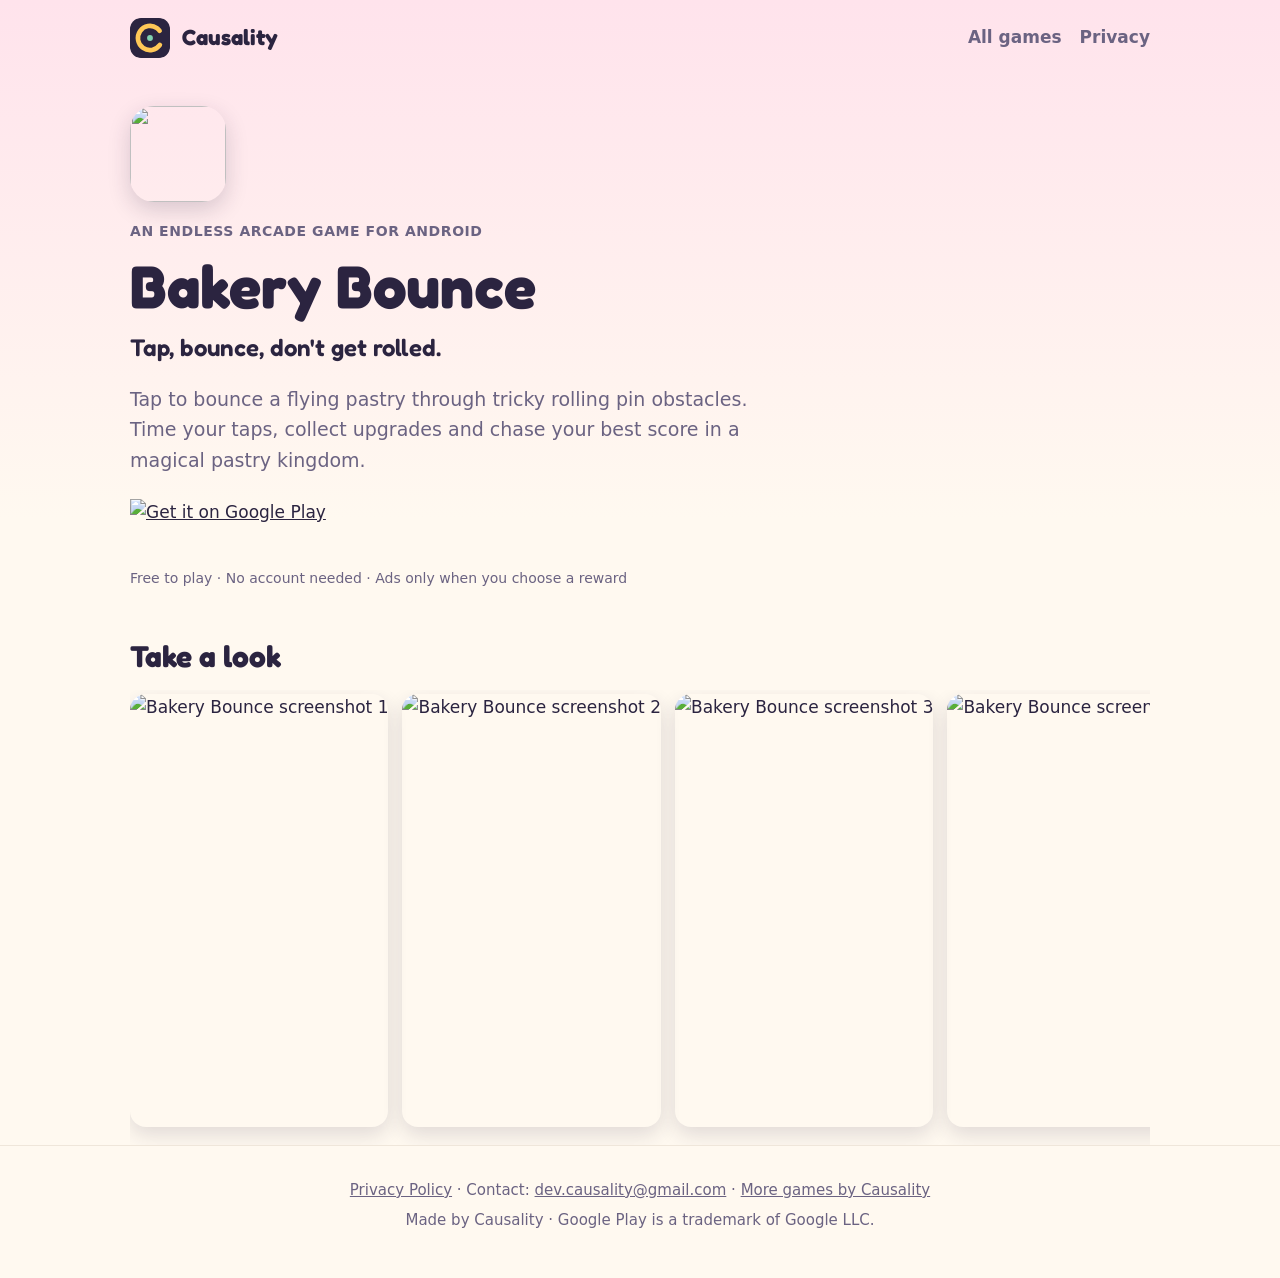
==== bakery-bounce/index.html @ f7ac94f4 "Add files via upload" ====
<!doctype html>
<html lang="en">
<head>
<meta charset="utf-8">
<meta name="viewport" content="width=device-width, initial-scale=1">
<title>Bakery Bounce: tap-to-bounce arcade game for Android</title>
<meta name="description" content="A cute, fast-paced endless arcade game: tap to bounce a flying pastry through tricky rolling pin obstacles and chase your high score.">
<meta name="theme-color" content="#FFD9E4">
<link rel="canonical" href="https://causalityviolation.github.io/bakery-bounce/">
<link rel="icon" href="https://play-lh.googleusercontent.com/NMfr8C0IvxE5GQSB8NGX61_Qws9JCq01w7_ACsa8c0shawAAW9yx2tbGkLY0njZMoUV9kvyuBHMN2x_uiecrIA=w96-h96">
<link rel="stylesheet" href="../assets/site.css">
<style>body{background:linear-gradient(#FFE3EC,#FFF9F0 520px)}</style>
</head>
<body>
<header class="top">
  <a class="brand" href="../"><img src="../assets/mark.svg" alt="">Causality</a>
  <nav><a href="../#games">All games</a><a href="privacy.html">Privacy</a></nav>
</header>
<main class="wrap">
  <section class="g-hero" style="grid-template-columns:1fr">
    <div>
      <img class="ico" src="https://play-lh.googleusercontent.com/NMfr8C0IvxE5GQSB8NGX61_Qws9JCq01w7_ACsa8c0shawAAW9yx2tbGkLY0njZMoUV9kvyuBHMN2x_uiecrIA=w192-h192" width="96" height="96" alt="">
      <p class="eyebrow">An endless arcade game for Android</p>
      <h1>Bakery Bounce</h1>
      <p class="tagline">Tap, bounce, don't get rolled.</p>
      <p class="lead">Tap to bounce a flying pastry through tricky rolling pin obstacles. Time your taps, collect upgrades and chase your best score in a magical pastry kingdom.</p>
      <div class="cta"><a class="badge" href="https://play.google.com/store/apps/details?id=com.causality.jumpingbun&amp;hl=en&amp;referrer=utm_source%3Dcausality_site%26utm_medium%3Dweb"><img src="../FarmCap/assets/google-play-badge-en.png" alt="Get it on Google Play"></a></div>
      <p class="note">Free to play · No account needed · Ads only when you choose a reward</p>
    </div>
  </section>
  <section>
    <h2 class="sec">Take a look</h2>
    <ul class="shots" aria-label="Screenshots. Scroll sideways to see more.">
      <li><img src="https://play-lh.googleusercontent.com/F28fkGdcYSCrGTNRmv1dKwY7CYHqNPJeXVi6Ny0tGgkx8gsFcOyJ979kx2YCZliv7RPRoaF4wGMPkcl76CYEsQ=h480" height="433" loading="lazy" alt="Bakery Bounce screenshot 1" style="width:auto;height:433px"></li>
      <li><img src="https://play-lh.googleusercontent.com/iueq-VHwXdgGMxvrZyomwZ0tBnIiRXfwBZJq2fj4SIe7wJDRzQXivqexC-S_5a92zzNesKvJf-UnXupvHJNRuPg=h480" height="433" loading="lazy" alt="Bakery Bounce screenshot 2" style="width:auto;height:433px"></li>
      <li><img src="https://play-lh.googleusercontent.com/ogOUCXndcRNImMDHan-kIrTPbyKYHuvZhKvGzEIXJdT1oAh7ZxJsEZyee6V7YC4yU10J6lgZZy4kk1Cm4VGobw=h480" height="433" loading="lazy" alt="Bakery Bounce screenshot 3" style="width:auto;height:433px"></li>
      <li><img src="https://play-lh.googleusercontent.com/ucHdLzxpnVBqWHI0k47o5030kFl16tJLL376Nt25hopjKZtOlU0-akcHNZGKu8VLZTorW-WhHXril0X6fBZZdg=h480" height="433" loading="lazy" alt="Bakery Bounce screenshot 4" style="width:auto;height:433px"></li>
      <li><img src="https://play-lh.googleusercontent.com/DysIICyLjv73n5G83Qxvzpl635IBHMhapeE2zvSCMpny9tBLsZ9JQPp6FJ1Lxf-0cSAMGV0lONNAhme9fEMVjw=h480" height="433" loading="lazy" alt="Bakery Bounce screenshot 5" style="width:auto;height:433px"></li>
      <li><img src="https://play-lh.googleusercontent.com/mbfaUXC9NftPNzLf8zPYw58zjlT8WyQum3I4___t9AsvET_sJBHQm8rCMrTHaB3Xn89fO-Jy5c5hyPOxENRUdg=h480" height="433" loading="lazy" alt="Bakery Bounce screenshot 6" style="width:auto;height:433px"></li>
    </ul>
  </section>
</main>
<footer>
  <p><a href="privacy.html">Privacy Policy</a> · Contact: <a href="mailto:dev.causality@gmail.com">dev.causality@gmail.com</a> · <a href="../">More games by Causality</a></p>
  <p>Made by Causality · Google Play is a trademark of Google LLC.</p>
</footer>
</body>
</html>
---- assets/site.css ----
/* Causality: shared styles for the studio page and the game pages. One file, no frameworks. */
@font-face{font-family:Fredoka;font-weight:500;font-display:swap;src:url(fredoka-latin-500-normal.woff2) format("woff2")}
@font-face{font-family:Fredoka;font-weight:600;font-display:swap;src:url(fredoka-latin-600-normal.woff2) format("woff2")}
@font-face{font-family:Fredoka;font-weight:700;font-display:swap;src:url(fredoka-latin-700-normal.woff2) format("woff2")}
:root{--ink:#2B2440;--soft:#6B6382;--bg:#FFF9F0;--card:#fff;--line:#EFE6DA;--accent:#FFC857;--accent2:#7FD1AE;--r:22px;--max:1060px}
*{box-sizing:border-box}
html{-webkit-text-size-adjust:100%}
body{margin:0;font:17px/1.6 system-ui,-apple-system,"Segoe UI",Roboto,sans-serif;color:var(--ink);background:var(--bg)}
h1,h2,h3,.brand{font-family:Fredoka,system-ui,sans-serif;line-height:1.15;margin:0}
a{color:inherit}
img{max-width:100%;display:block}
.wrap{max-width:var(--max);margin:0 auto;padding:0 20px}
.top{display:flex;align-items:center;justify-content:space-between;max-width:var(--max);margin:0 auto;padding:18px 20px}
.brand{display:flex;align-items:center;gap:12px;font-size:22px;font-weight:700;text-decoration:none}
.brand img{width:40px;height:40px;border-radius:11px}
.top nav a{margin-left:18px;text-decoration:none;color:var(--soft);font-weight:600}
.top nav a:hover{color:var(--ink)}
.hero{padding:40px 0 30px}
.hero h1{font-size:clamp(40px,7vw,64px);font-weight:700}
.eyebrow{margin:0 0 10px;color:var(--soft);font-weight:600;letter-spacing:.04em;text-transform:uppercase;font-size:14px}
.lead{font-size:19px;color:var(--soft);max-width:640px;margin:16px 0 0}
.games{display:grid;grid-template-columns:repeat(auto-fit,minmax(280px,1fr));gap:22px;padding:20px 0 50px}
.game{display:flex;flex-direction:column;background:var(--card);border-radius:var(--r);overflow:hidden;box-shadow:0 2px 0 var(--line),0 14px 34px rgba(43,36,64,.08);text-decoration:none;transition:transform .15s,box-shadow .15s}
.game:hover{transform:translateY(-3px);box-shadow:0 2px 0 var(--line),0 20px 40px rgba(43,36,64,.13)}
.game .art{aspect-ratio:1024/500;background-size:cover;background-position:center}
.game .body{display:flex;gap:14px;padding:18px 20px 22px;flex:1}
.game .ico{width:64px;height:64px;border-radius:16px;flex:none;margin-top:-44px;box-shadow:0 6px 16px rgba(43,36,64,.18);background:#fff}
.game h2{font-size:24px;font-weight:700}
.game p{margin:6px 0 0;color:var(--soft);font-size:16px}
.tag{display:inline-block;margin-top:12px;padding:3px 11px;border-radius:999px;font-size:13px;font-weight:700;background:#E8F7EF;color:#257A52}
.tag.soon{background:#FFF1D2;color:#8A5A00}
.about{background:#fff;border-radius:var(--r);padding:28px;margin:10px 0 50px;box-shadow:0 2px 0 var(--line)}
.about h2{font-size:26px;margin-bottom:8px}
.about p{margin:8px 0 0;color:var(--soft)}
footer{border-top:1px solid var(--line);padding:26px 20px 40px;text-align:center;color:var(--soft);font-size:15px}
footer p{margin:6px 0}
/* game pages */
.g-hero{display:grid;grid-template-columns:1.1fr .9fr;gap:30px;align-items:center;padding:30px 0 40px}
.g-hero .ico{width:96px;height:96px;border-radius:24px;box-shadow:0 8px 22px rgba(43,36,64,.18);margin-bottom:18px}
.g-hero h1{font-size:clamp(40px,6vw,60px)}
.tagline{font-family:Fredoka,system-ui,sans-serif;font-size:24px;font-weight:600;margin:8px 0 0}
.cta{display:flex;flex-wrap:wrap;align-items:center;gap:14px;margin:24px 0 6px}
.badge img{height:62px;width:auto}
.btn{display:inline-block;padding:13px 22px;border-radius:999px;background:var(--ink);color:#fff;text-decoration:none;font-weight:700}
.btn.off{background:#E9E2EF;color:#7A6E8C;cursor:default}
.note{color:var(--soft);font-size:14px;margin:6px 0 0}
.feature{height:auto;border-radius:var(--r);box-shadow:0 14px 34px rgba(43,36,64,.14)}
.cards{display:grid;grid-template-columns:repeat(auto-fit,minmax(230px,1fr));gap:18px;padding:10px 0 40px}
.card{background:#fff;border-radius:18px;padding:20px;box-shadow:0 2px 0 var(--line)}
.card h3{font-size:20px;margin:0 0 6px}
.card p{margin:0;color:var(--soft);font-size:16px}
.card .em{font-size:30px;line-height:1;margin-bottom:10px}
section h2.sec{font-size:30px;margin:10px 0 16px}
.shots{display:flex;gap:14px;overflow-x:auto;padding:4px 2px 18px;margin:0;list-style:none;scroll-snap-type:x mandatory}
.shots li{flex:none;scroll-snap-align:start}
.shots img{width:200px;height:auto;border-radius:16px;box-shadow:0 8px 20px rgba(43,36,64,.14)}
.fair{background:#fff;border-radius:var(--r);padding:26px;margin:20px 0 50px;box-shadow:0 2px 0 var(--line)}
.fair p{color:var(--soft)}
.back{display:inline-block;margin:6px 0 0;color:var(--soft);text-decoration:none;font-weight:600}
.policy{max-width:760px;margin:0 auto;padding:10px 20px 50px}
.policy h1{font-size:36px;margin:10px 0 4px}
.policy h2{font-size:22px;margin:28px 0 6px}
.policy p,.policy li{color:#3E3654}
@media (max-width:760px){.g-hero{grid-template-columns:1fr}.top nav a{margin-left:12px;font-size:15px}}
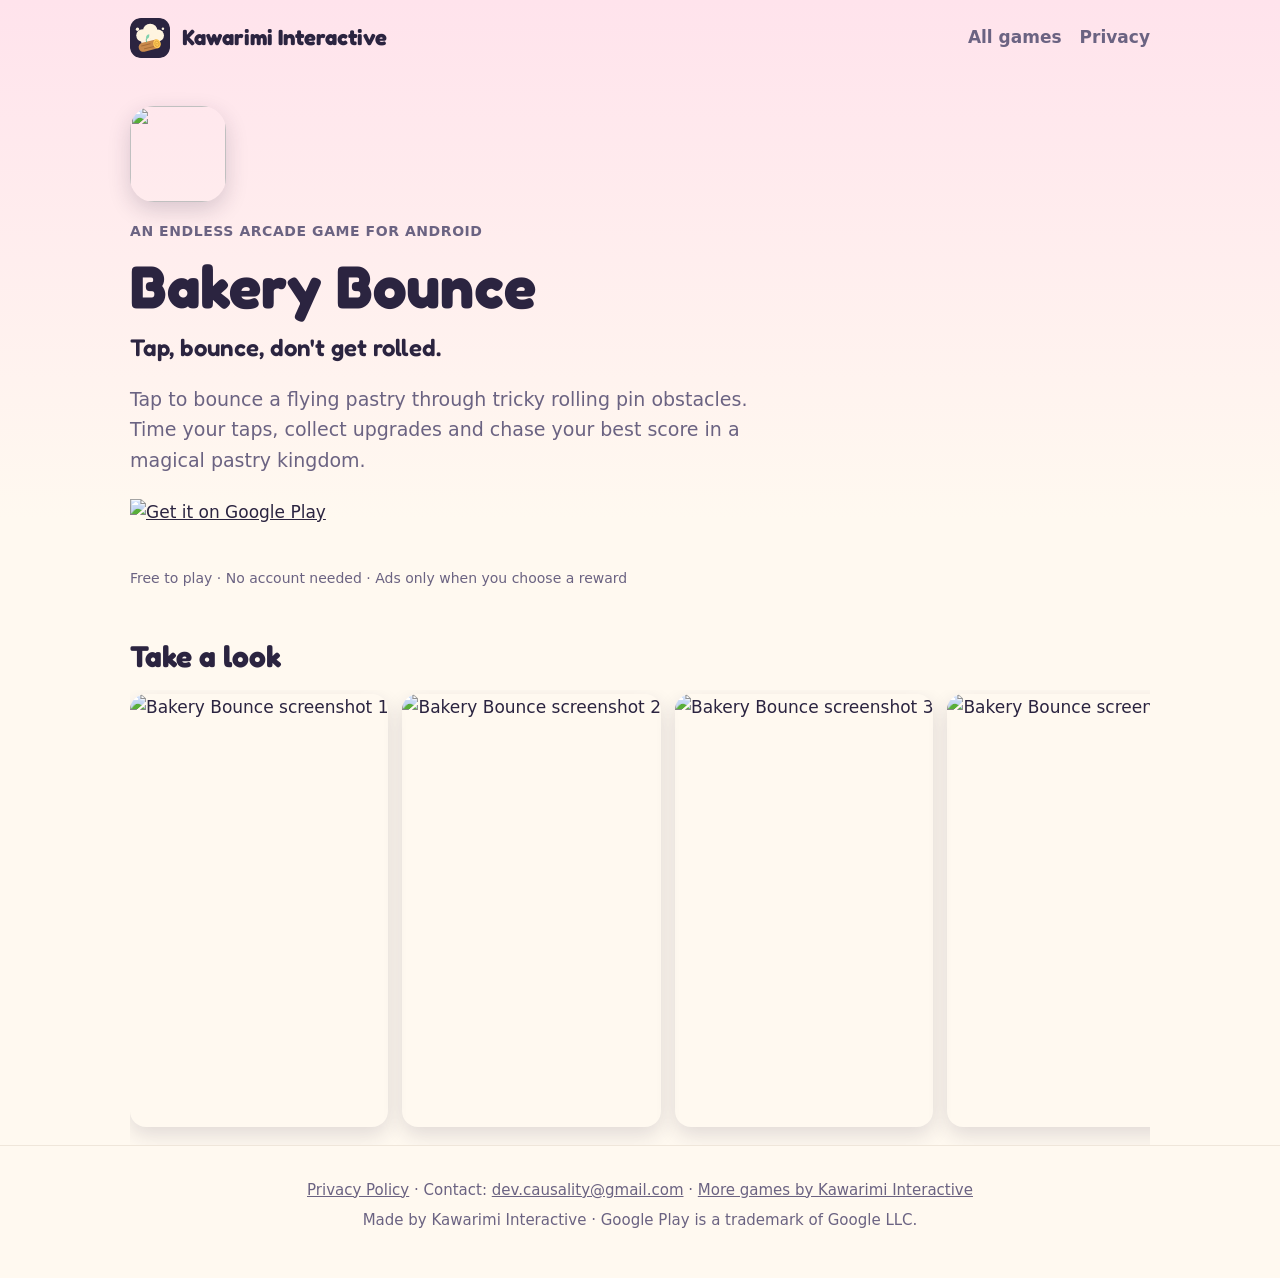
==== commit eaa143e8: "Rebrand the studio to Kawarimi Interactive New log-and-smoke-puff mark, share image and icons; the s" ====
--- a/bakery-bounce/index.html
+++ b/bakery-bounce/index.html
@@ -8,12 +8,12 @@
 <meta name="theme-color" content="#FFD9E4">
 <link rel="canonical" href="https://causalityviolation.github.io/bakery-bounce/">
 <link rel="icon" href="https://play-lh.googleusercontent.com/NMfr8C0IvxE5GQSB8NGX61_Qws9JCq01w7_ACsa8c0shawAAW9yx2tbGkLY0njZMoUV9kvyuBHMN2x_uiecrIA=w96-h96">
-<link rel="stylesheet" href="../assets/site.css">
+<link rel="stylesheet" href="../assets/site.css?v=4">
 <style>body{background:linear-gradient(#FFE3EC,#FFF9F0 520px)}</style>
 </head>
 <body>
 <header class="top">
-  <a class="brand" href="../"><img src="../assets/mark.svg" alt="">Causality</a>
+  <a class="brand" href="../"><img src="../assets/mark.svg" alt="">Kawarimi Interactive</a>
   <nav><a href="../#games">All games</a><a href="privacy.html">Privacy</a></nav>
 </header>
 <main class="wrap">
@@ -41,8 +41,8 @@
   </section>
 </main>
 <footer>
-  <p><a href="privacy.html">Privacy Policy</a> · Contact: <a href="mailto:dev.causality@gmail.com">dev.causality@gmail.com</a> · <a href="../">More games by Causality</a></p>
-  <p>Made by Causality · Google Play is a trademark of Google LLC.</p>
+  <p><a href="privacy.html">Privacy Policy</a> · Contact: <a href="mailto:dev.causality@gmail.com">dev.causality@gmail.com</a> · <a href="../">More games by Kawarimi Interactive</a></p>
+  <p>Made by Kawarimi Interactive · Google Play is a trademark of Google LLC.</p>
 </footer>
 </body>
 </html>
--- a/assets/site.css
+++ b/assets/site.css
@@ -1,4 +1,4 @@
-/* Causality: shared styles for the studio page and the game pages. One file, no frameworks. */
+/* Kawarimi Interactive: shared styles for the studio page and the game pages. One file, no frameworks. */
 @font-face{font-family:Fredoka;font-weight:500;font-display:swap;src:url(fredoka-latin-500-normal.woff2) format("woff2")}
 @font-face{font-family:Fredoka;font-weight:600;font-display:swap;src:url(fredoka-latin-600-normal.woff2) format("woff2")}
 @font-face{font-family:Fredoka;font-weight:700;font-display:swap;src:url(fredoka-latin-700-normal.woff2) format("woff2")}
@@ -49,7 +49,13 @@
 .card{background:#fff;border-radius:18px;padding:20px;box-shadow:0 2px 0 var(--line)}
 .card h3{font-size:20px;margin:0 0 6px}
 .card p{margin:0;color:var(--soft);font-size:16px}
-.card .em{font-size:30px;line-height:1;margin-bottom:10px}
+/* feature cards: the game's own art in a soft tile, like the boosters in the game */
+.cards.feat{grid-template-columns:repeat(auto-fit,minmax(280px,1fr))}
+.cards.feat .card{text-align:center;padding:24px 22px 22px}
+.card .ct{display:flex;flex-direction:column;align-items:center;gap:12px;margin-bottom:8px}
+.card .ct h3{margin:0}
+.card .it{display:grid;place-items:center;width:76px;height:76px;border-radius:22px;background:#F6F1FF;box-shadow:0 4px 0 #E9E0F5}
+.card .it img{width:64px;height:64px}
 section h2.sec{font-size:30px;margin:10px 0 16px}
 .shots{display:flex;gap:14px;overflow-x:auto;padding:4px 2px 18px;margin:0;list-style:none;scroll-snap-type:x mandatory}
 .shots li{flex:none;scroll-snap-align:start}
@@ -62,3 +68,11 @@
 .policy h2{font-size:22px;margin:28px 0 6px}
 .policy p,.policy li{color:#3E3654}
 @media (max-width:760px){.g-hero{grid-template-columns:1fr}.top nav a{margin-left:12px;font-size:15px}}
+
+.about + .support{margin-top:-30px}
+.support-cta{margin-top:16px!important}
+.btn.kofi{display:inline-flex;align-items:center;gap:10px;background:#FF5E5B;box-shadow:0 3px 0 #D9443F}
+.btn.kofi:hover{background:#F04F4C}
+/* the studio name is long: on phones the menu goes on its own line under it */
+.brand{white-space:nowrap}
+@media (max-width:640px){.top{flex-wrap:wrap;row-gap:10px}.top nav{width:100%;display:flex;flex-wrap:wrap;gap:4px 18px}.top nav a{margin-left:0}}
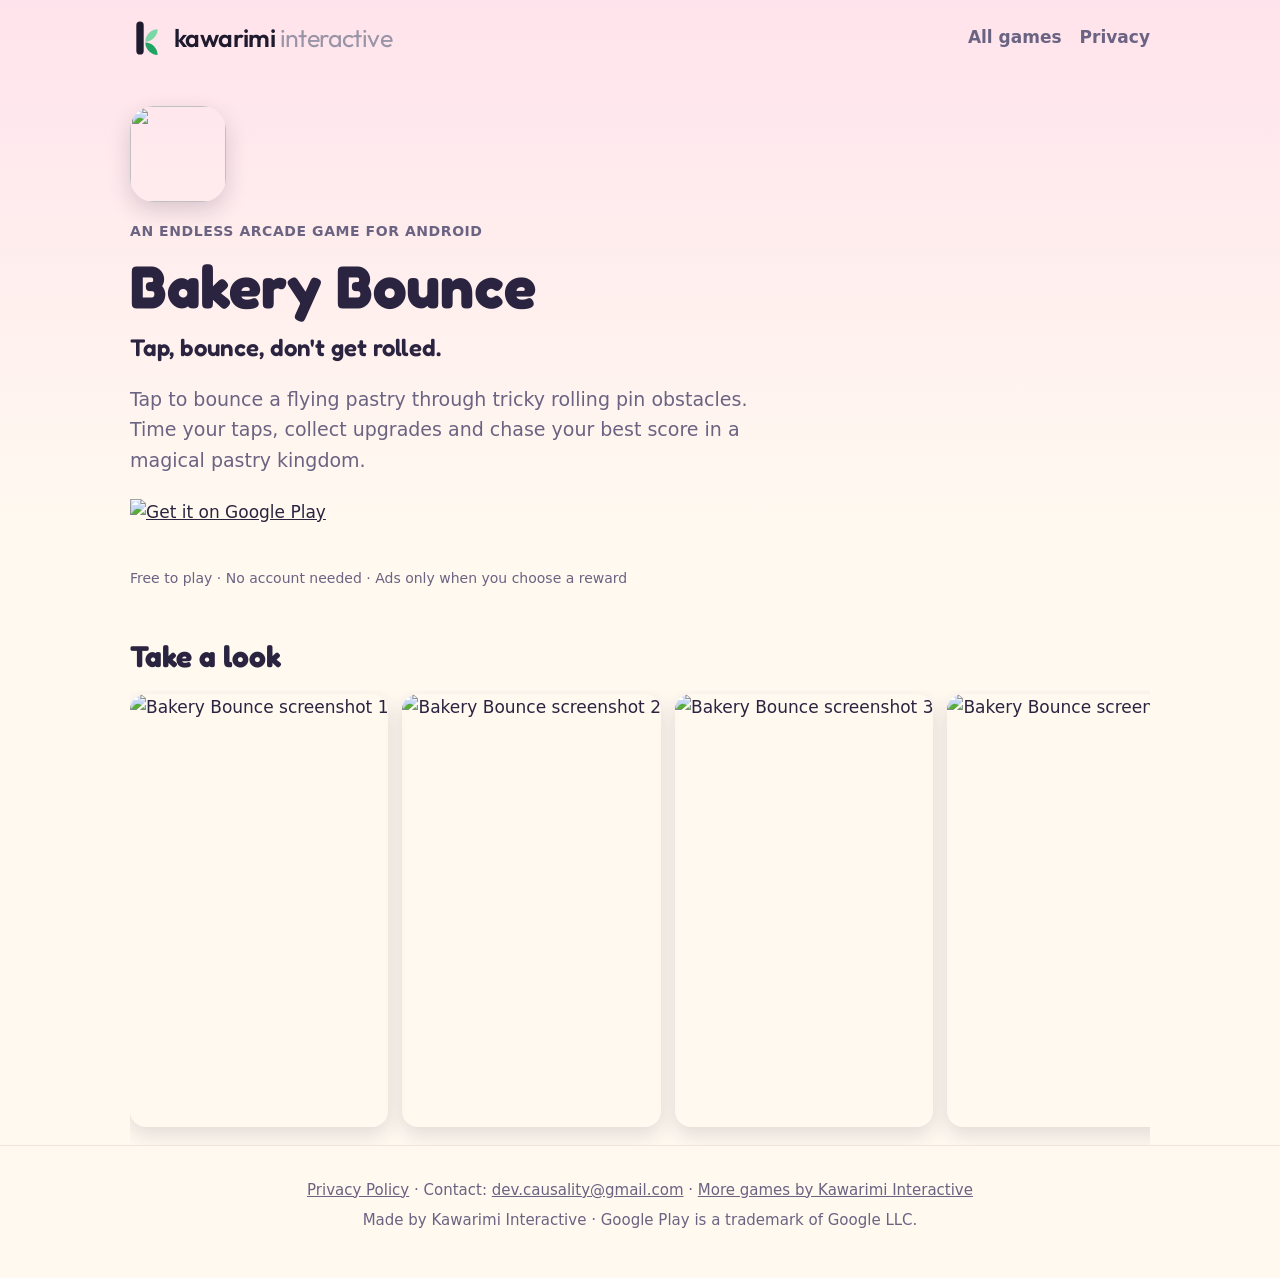
==== commit 7df163c4: "New studio logo: the sprout k Mark (stem + two arc leaves), lowercase Outfit wordmark in the header," ====
--- a/bakery-bounce/index.html
+++ b/bakery-bounce/index.html
@@ -8,12 +8,12 @@
 <meta name="theme-color" content="#FFD9E4">
 <link rel="canonical" href="https://causalityviolation.github.io/bakery-bounce/">
 <link rel="icon" href="https://play-lh.googleusercontent.com/NMfr8C0IvxE5GQSB8NGX61_Qws9JCq01w7_ACsa8c0shawAAW9yx2tbGkLY0njZMoUV9kvyuBHMN2x_uiecrIA=w96-h96">
-<link rel="stylesheet" href="../assets/site.css?v=4">
+<link rel="stylesheet" href="../assets/site.css?v=5">
 <style>body{background:linear-gradient(#FFE3EC,#FFF9F0 520px)}</style>
 </head>
 <body>
 <header class="top">
-  <a class="brand" href="../"><img src="../assets/mark.svg" alt="">Kawarimi Interactive</a>
+  <a class="brand" aria-label="Kawarimi Interactive" href="../"><img src="../assets/mark.svg" alt=""><span>kawarimi <i>interactive</i></span></a>
   <nav><a href="../#games">All games</a><a href="privacy.html">Privacy</a></nav>
 </header>
 <main class="wrap">
--- a/assets/site.css
+++ b/assets/site.css
@@ -1,4 +1,6 @@
 /* Kawarimi Interactive: shared styles for the studio page and the game pages. One file, no frameworks. */
+@font-face{font-family:Outfit;font-weight:400;font-display:swap;src:url(outfit-latin-400-normal.woff2) format("woff2")}
+@font-face{font-family:Outfit;font-weight:600;font-display:swap;src:url(outfit-latin-600-normal.woff2) format("woff2")}
 @font-face{font-family:Fredoka;font-weight:500;font-display:swap;src:url(fredoka-latin-500-normal.woff2) format("woff2")}
 @font-face{font-family:Fredoka;font-weight:600;font-display:swap;src:url(fredoka-latin-600-normal.woff2) format("woff2")}
 @font-face{font-family:Fredoka;font-weight:700;font-display:swap;src:url(fredoka-latin-700-normal.woff2) format("woff2")}
@@ -6,13 +8,15 @@
 *{box-sizing:border-box}
 html{-webkit-text-size-adjust:100%}
 body{margin:0;font:17px/1.6 system-ui,-apple-system,"Segoe UI",Roboto,sans-serif;color:var(--ink);background:var(--bg)}
-h1,h2,h3,.brand{font-family:Fredoka,system-ui,sans-serif;line-height:1.15;margin:0}
+h1,h2,h3{font-family:Fredoka,system-ui,sans-serif;line-height:1.15;margin:0}
 a{color:inherit}
 img{max-width:100%;display:block}
 .wrap{max-width:var(--max);margin:0 auto;padding:0 20px}
 .top{display:flex;align-items:center;justify-content:space-between;max-width:var(--max);margin:0 auto;padding:18px 20px}
-.brand{display:flex;align-items:center;gap:12px;font-size:22px;font-weight:700;text-decoration:none}
-.brand img{width:40px;height:40px;border-radius:11px}
+/* the studio logo: sprout-k mark + lowercase Outfit wordmark */
+.brand{display:flex;align-items:center;gap:6px;font-family:Outfit,system-ui,sans-serif;font-size:25px;font-weight:600;letter-spacing:-.6px;line-height:1;text-decoration:none;color:#1F1B2E}
+.brand img{width:46px;height:46px;margin:-3px -2px -3px -6px}
+.brand i{font-style:normal;font-weight:400;color:#9A95A6}
 .top nav a{margin-left:18px;text-decoration:none;color:var(--soft);font-weight:600}
 .top nav a:hover{color:var(--ink)}
 .hero{padding:40px 0 30px}
